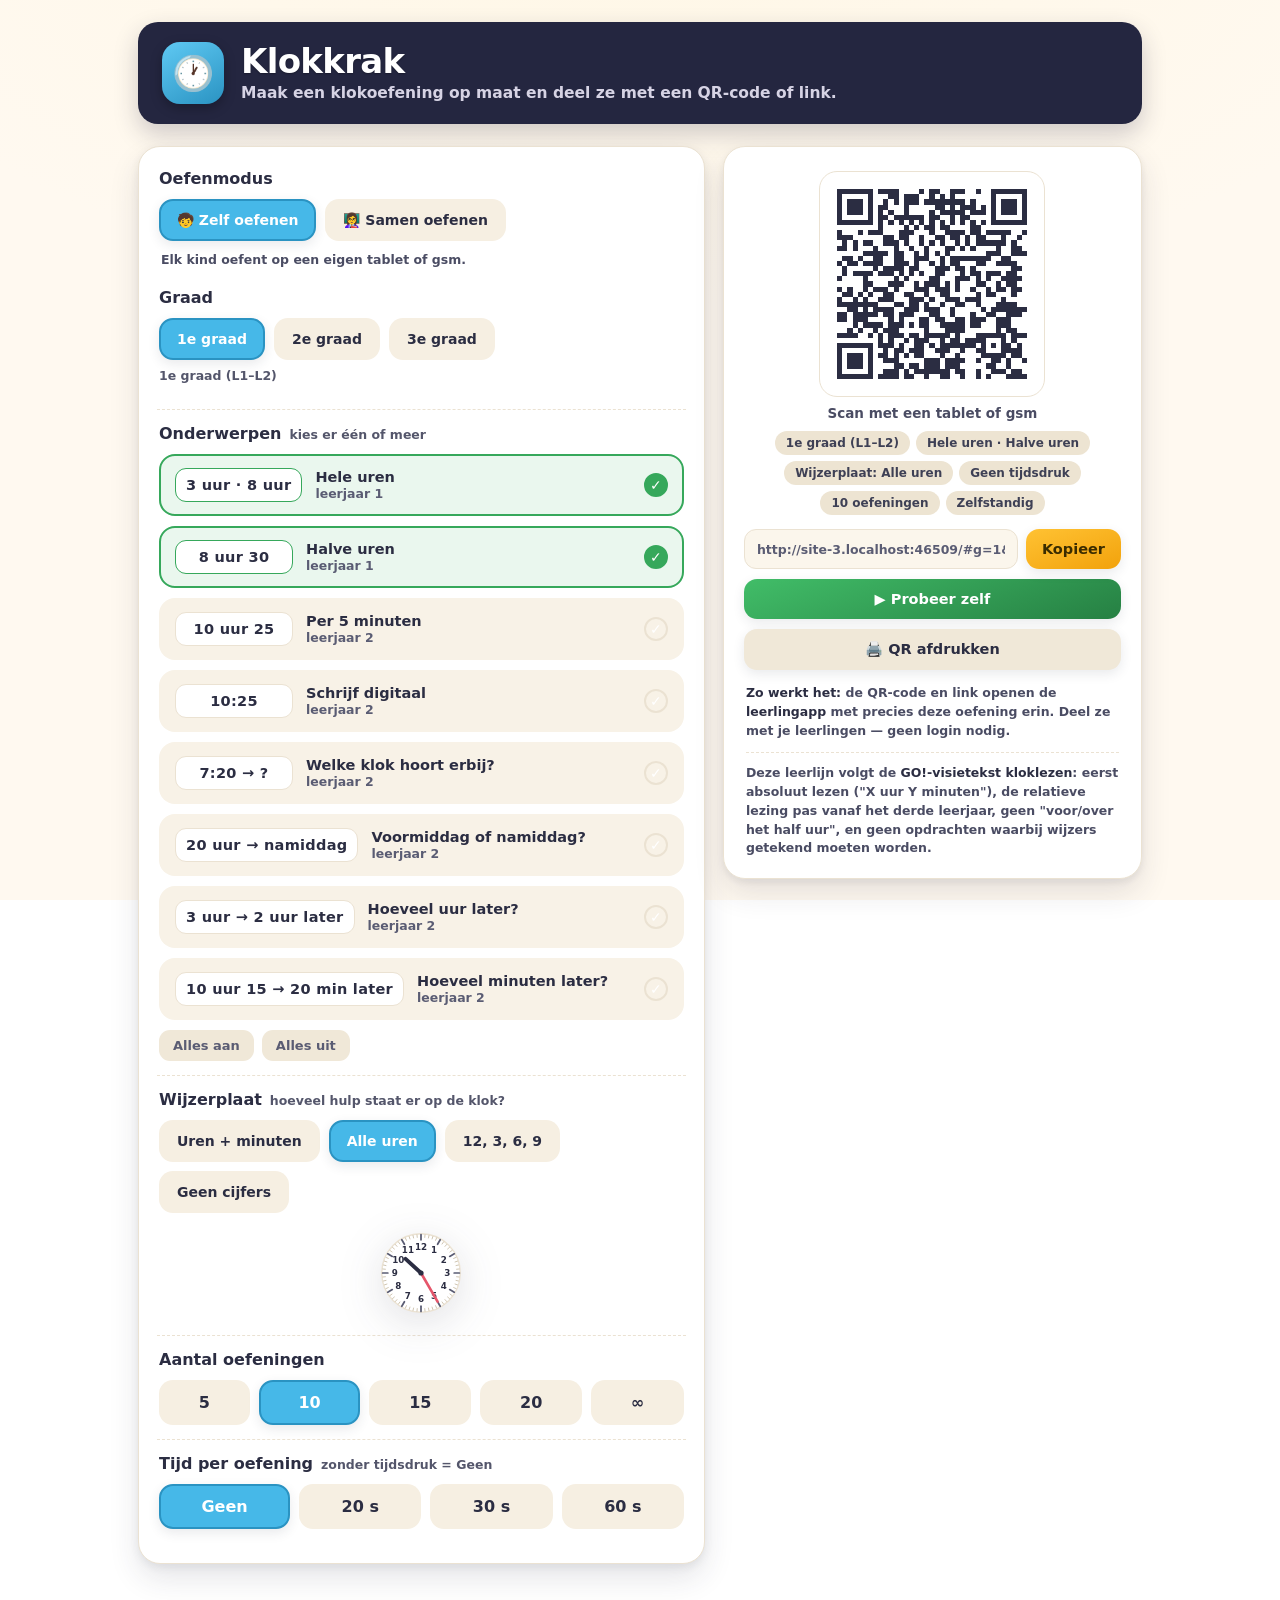
==== leerkracht.html @ 7fe566a3 "Add files via upload" ====
<!DOCTYPE html>
<html lang="nl">
<head>
<meta charset="utf-8">
<meta name="viewport" content="width=device-width, initial-scale=1, viewport-fit=cover">
<title>Klokkrak · voor de leerkracht</title>
<link rel="stylesheet" href="klokkrak.css">
<meta name="color-scheme" content="only light">
<meta name="theme-color" content="#FFC233">
</head>
<body>

<main class="gen" id="screenGen">
  <header class="gen__head">
    <div class="logo logo--klok" aria-hidden="true"><span>🕐</span></div>
    <div>
      <h1 class="gen__title">Klokkrak</h1>
      <p class="gen__sub">Maak een klokoefening op maat en deel ze met een QR-code of link.</p>
    </div>
  </header>

  <div class="layout">
    <section class="panel" aria-label="Instellingen">
      <div class="block">
        <p class="block__label">Oefenmodus</p>
        <div class="chips" id="session">
          <button class="chip chip--wide" data-k="self" aria-pressed="true" type="button">🧒 Zelf oefenen</button>
          <button class="chip chip--wide" data-k="class" aria-pressed="false" type="button">👩‍🏫 Samen oefenen</button>
        </div>
        <p class="note" id="sessionNote" style="margin-top:10px"></p>
      </div>
      <div id="settingsHost"></div>
    </section>

    <aside class="out">
      <div class="qrcard">
        <div class="qrwrap" id="qr" aria-label="QR-code"></div>
        <p class="qrcard__cap">Scan met een tablet of gsm</p>
        <div class="summary" id="summary"></div>
        <div class="linkrow">
          <input id="link" type="text" readonly aria-label="Link naar de oefening">
          <button class="btn btn--sun" id="copy" type="button">Kopieer</button>
        </div>
        <button class="btn btn--grass btn--block" id="tryit" type="button">▶ Probeer zelf</button>
        <button class="btn btn--ghost btn--block" id="printqr" type="button">🖨️ QR afdrukken</button>
        <p class="note" id="hostnote"></p>
        <p class="note note--go">Deze leerlijn volgt de <b>GO!-visietekst kloklezen</b>: eerst absoluut lezen
        ("X uur Y minuten"), de relatieve lezing pas vanaf het derde leerjaar, geen "voor/over het half uur",
        en geen opdrachten waarbij wijzers getekend moeten worden.</p>
      </div>
    </aside>
  </div>
</main>

<main class="play hidden" id="screenPlay">
  <div class="play__top">
    <div class="stars"><span class="s" id="starIcon">★</span><span id="starCount">0</span></div>
    <div class="prog"><div class="prog__fill" id="progFill"></div></div>
    <button class="iconbtn" id="soundBtn" type="button" title="Geluid aan/uit" aria-label="Geluid aan of uit">🔊</button>
    <button class="iconbtn" id="quitBtn" type="button" title="Stoppen" aria-label="Stoppen">✕</button>
  </div>
  <div class="stage" id="stage"></div>
</main>
<main class="play hidden" id="screenDone"><div class="results" id="resultsBox"></div></main>

<div class="splash" id="splash" aria-live="polite">
  <div class="splash__card">
    <div class="splash__emo" id="splashEmo">🎉</div>
    <div class="splash__txt" id="splashTxt">Goed zo!</div>
    <div class="splash__hint" id="splashHint"></div>
  </div>
</div>
<div id="glow"></div>
<canvas id="confetti"></canvas>

<script src="qrcode.js"></script>
<script src="engine.js"></script>
<script>
(function(){
"use strict";
var $=function(s){return document.querySelector(s);};
var $$=function(s){return Array.prototype.slice.call(document.querySelectorAll(s));};
var state = KK.defaults();

function fullURL(){
  var dir=location.href.split("#")[0].replace(/[^\/]*$/,"");
  var hosted=(location.origin && location.origin!=="null");
  return dir+(hosted?"":"index.html")+KK.buildHash(state);
}
function drawQR(url){
  var host=$("#qr"); host.innerHTML="";
  if(typeof qrcode==="undefined"){
    host.innerHTML='<div class="qrerr">Het bestand <b>qrcode.js</b> is niet geladen.<br>Staat het (met exact die naam) in dezelfde map als deze pagina?</div>';
    return;
  }
  var qr=null;
  ["M","L"].forEach(function(lv){ if(qr) return; try{ var q=qrcode(0,lv); q.addData(url); q.make(); qr=q; }catch(e){} });
  if(!qr){ host.innerHTML='<div class="qrerr">Deze link is te lang voor een QR-code. Kies iets minder opties tegelijk.</div>'; return; }
  var n=qr.getModuleCount(), cell=4, pad=4, size=n*cell+pad*2;
  var dark=getComputedStyle(document.documentElement).getPropertyValue("--ink").trim()||"#2B2D42";
  var svg='<svg viewBox="0 0 '+size+' '+size+'" xmlns="http://www.w3.org/2000/svg" shape-rendering="crispEdges"><rect width="'+size+'" height="'+size+'" fill="#fff"/><path fill="'+dark+'" d="';
  for(var r=0;r<n;r++)for(var c=0;c<n;c++){ if(qr.isDark(r,c)){ var x=pad+c*cell,y=pad+r*cell; svg+="M"+x+" "+y+"h"+cell+"v"+cell+"h-"+cell+"z"; } }
  host.innerHTML=svg+'"/></svg>';
}
function summaryPills(){
  var box=$("#summary"); box.innerHTML="";
  function add(t){ var s=document.createElement("span"); s.className="pill"; s.textContent=t; box.appendChild(s); }
  add(KK.GRAAD_LABEL[state.graad]);
  var labels=state.themes.map(function(id){ var t=KK.themeById(state.graad,id); return t?t.label:null; }).filter(Boolean);
  add(labels.length>2? labels.length+" onderwerpen" : labels.join(" · "));
  add("Wijzerplaat: "+KK.FACE_LABEL[state.face]);
  add(state.seconds? state.seconds+" sec/oefening":"Geen tijdsdruk");
  add(state.count? state.count+" oefeningen":"Oneindig");
  add(state.session==="class"?"Klassikaal":"Zelfstandig");
}
function applySessionUI(){
  var cls=state.session==="class";
  $("#sessionNote").innerHTML = cls
    ? "Voor op het digibord: toon de klok, laat handen opsteken en toon dan samen het antwoord. Ideaal voor het dagelijkse klokmoment."
    : "Elk kind oefent op een eigen tablet of gsm.";
  $("#tryit").textContent = cls? "▶ Start klasoefening" : "▶ Probeer zelf";
  $$("#session .chip").forEach(function(x){ x.setAttribute("aria-pressed",(x.dataset.k==="class")===cls); });
}
function sync(){ drawQR(fullURL()); $("#link").value=fullURL(); summaryPills(); applySessionUI(); }

var settings = KK.makeSettings($("#settingsHost"), state, sync);

$$("#session .chip").forEach(function(b){ b.onclick=function(){ state.session=b.dataset.k; sync(); }; });
$("#copy").onclick=function(){
  var inp=$("#link"); inp.select(); inp.setSelectionRange(0,99999);
  var done=function(){ var b=$("#copy"); b.textContent="Gekopieerd ✓"; b.classList.add("copied"); setTimeout(function(){b.textContent="Kopieer";b.classList.remove("copied");},1800); };
  if(navigator.clipboard) navigator.clipboard.writeText(inp.value).then(done,function(){try{document.execCommand("copy");done();}catch(e){}});
  else { try{document.execCommand("copy");done();}catch(e){} }
};
$("#tryit").onclick=function(){ KK.resumeAudio(); KK.startGame(JSON.parse(JSON.stringify(state))); };
$("#printqr").onclick=function(){ window.print(); };
$("#soundBtn").onclick=function(){ KK.toggleSound(); };
function back(){ $("#screenPlay").classList.add("hidden"); $("#screenDone").classList.add("hidden"); $("#screenGen").classList.remove("hidden"); window.scrollTo(0,0); }
$("#quitBtn").onclick=back;
KK.setOnExit(back);

var hosted=(location.origin && location.origin!=="null");
$("#hostnote").innerHTML = hosted
  ? '<b>Zo werkt het:</b> de QR-code en link openen de <b>leerlingapp</b> met precies deze oefening erin. Deel ze met je leerlingen — geen login nodig.'
  : '<b>Tip:</b> zet <b>index.html</b> en <b>leerkracht.html</b> samen online (bv. GitHub Pages). Met "Probeer zelf" test je de oefening nu al volledig.';

var fromHash=KK.parseParams(location.hash);
if(fromHash){ for(var k in fromHash) state[k]=fromHash[k]; settings.sync(); }
sync();
})();
</script>
</body>
</html>
---- klokkrak.css ----
:root{
    --ink:#2B2D42;
    --ink-soft:#5A5C73;
    --paper:#FFF9F0;
    --card:#FFFFFF;
    --sun:#FFC233;
    --sun-deep:#F2A20C;
    --grass:#36A85B;
    --grass-deep:#268043;
    --berry:#E5566B;
    --berry-deep:#C73B52;
    --sky:#46B8E8;
    --sky-deep:#2A93C2;
    --plum:#7B5EA7;
    --line:#EBE2D2;
    --shadow:0 14px 30px rgba(43,45,66,.12), 0 3px 8px rgba(43,45,66,.08);
    --shadow-sm:0 4px 12px rgba(43,45,66,.10);
    --round:22px;
    --font:ui-rounded,"SF Pro Rounded","Hiragino Maru Gothic ProN","Baloo 2",Nunito,"Segoe UI",Roboto,system-ui,-apple-system,sans-serif;
  }
  *{box-sizing:border-box}
  html,body{margin:0;padding:0}
  body{
    font-family:var(--font);
    color:var(--ink);
    background:
      radial-gradient(120% 80% at 50% -10%, #FFF7E6 0%, var(--paper) 55%) fixed;
    min-height:100dvh;
    -webkit-font-smoothing:antialiased;
    text-rendering:optimizeLegibility;
  }
  button{font-family:inherit;cursor:pointer;border:none;background:none;color:inherit}
  :focus-visible{outline:3px solid var(--sky);outline-offset:3px;border-radius:8px}
  .hidden{display:none !important}

  /* ===================== GENERATOR ===================== */
  .gen{max-width:920px;margin:0 auto;padding:28px 18px 60px}
  .gen__head{display:flex;align-items:center;gap:14px;margin:6px 2px 22px}
  .logo{width:54px;height:54px;border-radius:16px;flex:none;
    background:linear-gradient(150deg,var(--sun),var(--sun-deep));
    box-shadow:var(--shadow-sm);position:relative}
  .gen__title{font-size:clamp(22px,4.4vw,30px);font-weight:800;letter-spacing:-.02em;line-height:1.05;margin:0}
  .gen__sub{margin:3px 0 0;color:var(--ink-soft);font-size:14.5px;font-weight:600}

  .layout{display:grid;grid-template-columns:1fr;gap:18px}
  @media(min-width:760px){.layout{grid-template-columns:1.15fr .85fr;align-items:start}}

  .panel{background:var(--card);border:1px solid var(--line);border-radius:var(--round);
    box-shadow:var(--shadow);padding:18px 18px 20px}
  .block{padding:14px 2px;border-top:1px dashed var(--line)}
  .block:first-child{border-top:none;padding-top:4px}
  .block__label{display:flex;align-items:baseline;gap:8px;margin:0 0 11px;font-weight:800;font-size:15.5px}
  .block__hint{font-weight:600;color:var(--ink-soft);font-size:12.5px}

  .chips{display:flex;flex-wrap:wrap;gap:9px}
  .chip{padding:11px 0;min-width:50px;text-align:center;border-radius:14px;font-weight:800;font-size:16px;
    background:#F6EFE2;color:var(--ink);border:2px solid transparent;transition:transform .08s, background .15s, color .15s, border-color .15s;flex:1 1 auto}
  .chip:active{transform:scale(.94)}
  .chip[aria-pressed="true"]{background:var(--sky);color:#fff;border-color:var(--sky-deep);box-shadow:var(--shadow-sm)}
  .chip--wide{padding-left:16px;padding-right:16px;font-size:14px;flex:0 0 auto;min-width:auto}
  .tinybtns{display:flex;gap:8px;margin-top:10px}
  .tinybtn{padding:8px 14px;border-radius:11px;background:#F0E8D8;font-weight:700;font-size:13px;color:var(--ink-soft)}
  .tinybtn:active{transform:scale(.95)}

  .forms{display:grid;gap:10px}
  .form-opt{display:flex;align-items:center;gap:13px;padding:12px 14px;border-radius:16px;
    background:#F8F2E7;border:2px solid transparent;transition:background .15s,border-color .15s;text-align:left;width:100%}
  .form-opt[aria-pressed="true"]{background:#EAF7EE;border-color:var(--grass)}
  .form-opt__demo{flex:none;font-weight:800;font-size:15px;letter-spacing:.3px;
    background:#fff;border:1.5px solid var(--line);border-radius:11px;padding:8px 10px;min-width:118px;text-align:center}
  .form-opt[aria-pressed="true"] .form-opt__demo{border-color:var(--grass)}
  .form-opt__txt{display:flex;flex-direction:column;gap:1px}
  .form-opt__txt b{font-size:14.5px}
  .form-opt__txt span{font-size:12.5px;color:var(--ink-soft);font-weight:600}
  .form-opt__tick{margin-left:auto;width:24px;height:24px;border-radius:50%;flex:none;
    border:2px solid var(--line);display:grid;place-items:center;color:#fff;font-size:14px;font-weight:900}
  .form-opt[aria-pressed="true"] .form-opt__tick{background:var(--grass);border-color:var(--grass)}
  .blank{color:var(--berry)}

  /* ---- output / QR ---- */
  .out{position:sticky;top:16px}
  .qrcard{background:var(--card);border:1px solid var(--line);border-radius:var(--round);box-shadow:var(--shadow);
    padding:20px;text-align:center}
  .qrwrap{width:226px;height:226px;margin:4px auto 4px;border-radius:18px;background:#fff;
    display:grid;place-items:center;padding:12px;border:1px solid var(--line)}
  .qrwrap svg{width:100%;height:100%;display:block}
  .qrcard__cap{font-weight:700;color:var(--ink-soft);font-size:13px;margin:8px 0 2px}
  .summary{display:flex;flex-wrap:wrap;gap:6px;justify-content:center;margin:10px 0 4px}
  .pill{background:#F2EADB;border-radius:999px;padding:5px 11px;font-size:12px;font-weight:700;color:var(--ink-soft)}
  .linkrow{display:flex;gap:8px;margin-top:14px}
  .linkrow input{flex:1;min-width:0;border:1.5px solid var(--line);border-radius:12px;padding:11px 12px;
    font:inherit;font-size:12.5px;font-weight:600;color:var(--ink-soft);background:#FBF6EC}
  .btn{border-radius:13px;font-weight:800;font-size:14.5px;padding:12px 16px;box-shadow:var(--shadow-sm);
    transition:transform .08s,filter .15s}
  .btn:active{transform:translateY(1px) scale(.99)}
  .btn--sun{background:linear-gradient(160deg,var(--sun),var(--sun-deep));color:#3a2c00}
  .btn--ghost{background:#F0E8D8;color:var(--ink)}
  .btn--grass{background:linear-gradient(160deg,#41bd68,var(--grass-deep));color:#fff}
  .btn--block{width:100%;margin-top:10px;display:flex;align-items:center;justify-content:center;gap:8px}
  .note{font-size:11.5px;color:var(--ink-soft);font-weight:600;line-height:1.5;margin:14px 2px 0;text-align:left}
  .note b{color:var(--ink)}
  .copied{color:var(--grass-deep) !important;font-weight:800}

  /* ===================== SPELER ===================== */
  .play{min-height:100dvh;display:flex;flex-direction:column;position:relative;z-index:1}
  .play__top{display:flex;align-items:center;gap:12px;padding:16px 18px;max-width:680px;width:100%;margin:0 auto}
  .stars{display:flex;align-items:center;gap:7px;font-weight:800;font-size:18px}
  .stars .s{color:var(--sun);font-size:20px;filter:drop-shadow(0 2px 2px rgba(242,162,12,.35))}
  .prog{flex:1;height:12px;border-radius:999px;background:#EFE6D6;overflow:hidden;box-shadow:inset 0 1px 3px rgba(0,0,0,.06)}
  .prog__fill{height:100%;width:0;border-radius:999px;background:linear-gradient(90deg,var(--sky),var(--sky-deep));transition:width .35s ease}
  .iconbtn{width:42px;height:42px;border-radius:13px;background:var(--card);box-shadow:var(--shadow-sm);
    display:grid;place-items:center;font-size:19px;flex:none;border:1px solid var(--line)}
  .iconbtn:active{transform:scale(.93)}

  .stage{flex:1;display:flex;flex-direction:column;align-items:center;justify-content:center;
    gap:26px;padding:8px 18px 22px;max-width:680px;width:100%;margin:0 auto}

  .shake{animation:shake .42s}
  @keyframes shake{10%,90%{transform:translateX(-2px)}20%,80%{transform:translateX(4px)}30%,50%,70%{transform:translateX(-7px)}40%,60%{transform:translateX(7px)}}

  /* multiple choice */
  .choices{display:grid;grid-template-columns:repeat(2,1fr);gap:13px;width:min(86vw,380px)}
  .choice{min-height:70px;border-radius:20px;background:#fff;border:2px solid var(--line);box-shadow:var(--shadow-sm);
    font-size:26px;font-weight:800;transition:transform .07s;padding:8px 12px}
  .choice:active{transform:scale(.96)}
  .choice.good{background:#EAF7EE;border-color:var(--grass);color:var(--grass-deep)}
  .choice.bad{background:#FDEDEF;border-color:var(--berry);color:var(--berry-deep)}

  /* feedback splash */
  .splash{position:fixed;inset:0;z-index:40;display:grid;place-items:center;pointer-events:none;opacity:0;transition:opacity .2s}
  .splash.show{opacity:1}
  .splash__card{background:var(--card);border-radius:28px;box-shadow:var(--shadow);padding:26px 34px;text-align:center;
    transform:scale(.8);transition:transform .25s cubic-bezier(.2,1.4,.4,1)}
  .splash.show .splash__card{transform:scale(1)}
  .splash__emo{font-size:64px;line-height:1}
  .splash__txt{font-size:26px;font-weight:800;margin-top:6px}
  .splash__hint{font-size:17px;font-weight:700;color:var(--ink-soft);margin-top:4px}

  /* timer glow (laatste 5 sec) */
  #glow{position:fixed;inset:0;z-index:30;pointer-events:none;opacity:0;
    background:radial-gradient(120% 95% at 50% 118%, var(--glowc,#FFD27A) 0%, transparent 70%)}

  /* results */
  .results{flex:1;display:flex;flex-direction:column;align-items:center;justify-content:center;gap:18px;
    text-align:center;padding:30px 22px;max-width:560px;margin:0 auto}
  .medal{font-size:96px;line-height:1;filter:drop-shadow(0 8px 14px rgba(242,162,12,.3));animation:pop .5s cubic-bezier(.2,1.5,.4,1)}
  @keyframes pop{from{transform:scale(.4);opacity:0}to{transform:scale(1);opacity:1}}
  .results h2{font-size:30px;font-weight:800;margin:0;letter-spacing:-.02em}
  .results .score{font-size:20px;font-weight:800;color:var(--grass-deep)}
  .results p{margin:0;color:var(--ink-soft);font-weight:600;font-size:15px}
  .results__btns{display:flex;gap:12px;flex-wrap:wrap;justify-content:center;margin-top:6px}
  .breakdown{display:flex;gap:10px;flex-wrap:wrap;justify-content:center;margin-top:4px}
  .bd{background:var(--card);border:1px solid var(--line);border-radius:14px;padding:10px 16px;box-shadow:var(--shadow-sm)}
  .bd b{display:block;font-size:24px}
  .bd span{font-size:12px;font-weight:700;color:var(--ink-soft)}

  canvas#confetti{position:fixed;inset:0;z-index:35;pointer-events:none}

  /* ----- klasmodus: samen oefenen ----- */
  .classbar{display:flex;flex-direction:column;align-items:center;gap:16px;width:min(90vw,540px)}
  .handprompt{display:flex;align-items:center;gap:10px;font-weight:800;font-size:18px;color:var(--plum);
    background:#F3EEFA;border-radius:999px;padding:11px 22px;text-align:center}
  .handprompt .wave{font-size:25px;display:inline-block;animation:wave 1.7s ease-in-out infinite;transform-origin:70% 80%}
  @keyframes wave{0%,55%,100%{transform:rotate(0)}10%,30%{transform:rotate(16deg)}20%{transform:rotate(-9deg)}}
  .classctrls{display:flex;gap:12px;width:100%}
  .bigbtn{flex:1;border-radius:18px;font-weight:800;font-size:19px;padding:18px 16px;box-shadow:var(--shadow-sm);
    display:flex;align-items:center;justify-content:center;gap:8px;transition:transform .08s,filter .15s}
  .bigbtn:active{transform:translateY(2px) scale(.99)}
  .bigbtn--rev{background:linear-gradient(160deg,var(--sun),var(--sun-deep));color:#3a2c00}
  .bigbtn--next{background:linear-gradient(160deg,#41bd68,var(--grass-deep));color:#fff}
  .somcount{font-weight:800;font-size:15px;color:var(--ink-soft)}
  .reveal{animation:revealpop .42s cubic-bezier(.2,1.5,.4,1)}
  @keyframes revealpop{from{transform:scale(.5);opacity:.3}to{transform:scale(1);opacity:1}}

  @media (prefers-reduced-motion: reduce){
    *{animation-duration:.001ms !important;animation-iteration-count:1 !important;transition-duration:.06s !important}
  }

/* ---------- welkomscherm ---------- */
.home{max-width:520px;margin:0 auto;min-height:100dvh;display:flex;flex-direction:column;align-items:center;
  justify-content:center;gap:22px;padding:34px 22px;text-align:center}
.home__logo{width:88px;height:88px;border-radius:26px;flex:none;
  background:linear-gradient(150deg,var(--sun),var(--sun-deep));box-shadow:var(--shadow);position:relative}
.home__title{font-size:clamp(32px,9vw,44px);font-weight:800;letter-spacing:-.03em;margin:0;line-height:1}
.home__sub{margin:-10px 0 6px;color:var(--ink-soft);font-weight:700;font-size:15.5px}
.home__cards{display:flex;flex-direction:column;gap:15px;width:100%}
.bigcard{display:flex;align-items:center;gap:15px;text-align:left;width:100%;padding:20px 20px;border-radius:24px;
  background:var(--card);border:1px solid var(--line);box-shadow:var(--shadow);transition:transform .1s}
.bigcard:active{transform:translateY(2px) scale(.99)}
.bigcard__ic{width:60px;height:60px;border-radius:18px;flex:none;display:grid;place-items:center;font-size:30px}
.bigcard--self .bigcard__ic{background:#EAF7EE}
.bigcard--scan .bigcard__ic{background:#E9F4FB}
.bigcard__tx b{display:block;font-size:19px;font-weight:800;line-height:1.15}
.bigcard__tx span{display:block;font-size:13px;color:var(--ink-soft);font-weight:600;margin-top:2px}

/* ---------- setup (zelf oefenen) ---------- */
.setup{max-width:560px;margin:0 auto;padding:18px 18px 46px}
.setup__head{display:flex;align-items:center;gap:12px;margin:4px 0 14px}
.backbtn{width:46px;height:46px;border-radius:14px;background:var(--card);border:1px solid var(--line);
  box-shadow:var(--shadow-sm);font-size:22px;display:grid;place-items:center;flex:none}
.backbtn:active{transform:scale(.93)}
.setup__title{font-size:23px;font-weight:800;margin:0;letter-spacing:-.02em}

/* ---------- QR-scanner ---------- */
.scan{position:fixed;inset:0;z-index:60;background:#10131A;overflow:hidden}
.scan__video{position:absolute;inset:0;width:100%;height:100%;object-fit:cover}
.scan__overlay{position:absolute;inset:0;display:flex;flex-direction:column;align-items:center;justify-content:center;
  background:radial-gradient(closest-side at 50% 46%, transparent 38%, rgba(0,0,0,.6) 76%)}
.scan__frame{width:min(70vw,268px);aspect-ratio:1;position:relative}
.scan__frame::before,.scan__frame::after,.scan__corner2::before,.scan__corner2::after{
  content:"";position:absolute;width:48px;height:48px;border:5px solid #fff}
.scan__frame::before{top:0;left:0;border-right:none;border-bottom:none;border-top-left-radius:16px}
.scan__frame::after{bottom:0;right:0;border-left:none;border-top:none;border-bottom-right-radius:16px}
.scan__corner2{position:absolute;inset:0}
.scan__corner2::before{top:0;right:0;border-left:none;border-bottom:none;border-top-right-radius:16px}
.scan__corner2::after{bottom:0;left:0;border-right:none;border-top:none;border-bottom-left-radius:16px}
.scan__msg{position:absolute;top:max(28px,env(safe-area-inset-top));left:0;right:0;text-align:center;color:#fff;
  font-weight:800;font-size:19px;padding:0 26px;text-shadow:0 2px 10px rgba(0,0,0,.6)}
.scan__hint{position:absolute;bottom:max(108px,calc(env(safe-area-inset-bottom) + 100px));left:0;right:0;text-align:center;
  color:#fff;font-weight:700;font-size:14.5px;opacity:.92;padding:0 30px;text-shadow:0 2px 10px rgba(0,0,0,.7)}
.scan__close{position:absolute;bottom:max(30px,calc(env(safe-area-inset-bottom) + 22px));left:50%;transform:translateX(-50%);
  background:#fff;color:var(--ink);border-radius:16px;padding:14px 28px;font-weight:800;font-size:16px;box-shadow:var(--shadow)}
.scan__close:active{transform:translateX(-50%) scale(.96)}
.scan__err{position:absolute;inset:0;z-index:2;display:flex;flex-direction:column;align-items:center;justify-content:center;
  gap:14px;padding:34px;text-align:center;color:#fff;background:#10131A}
.scan__err b{font-size:20px;font-weight:800;max-width:90%}
.scan__err span{font-size:14.5px;opacity:.85;max-width:85%}

/* Altijd het ontworpen (lichte) kleurenschema */
:root{color-scheme:only light}

/* nette melding in het QR-vak als er iets schort */
.qrerr{font-size:13.5px;font-weight:600;color:var(--ink-soft);text-align:center;padding:18px 10px;line-height:1.45}
.qrerr b{color:var(--berry)}

/* ====================== Taalkrak-uitbreidingen ====================== */
/* logo met Aa */
.logo--klok, .home__logo--klok{display:grid;place-items:center;background:linear-gradient(150deg,#5FC9F3,#2A93C2)}
.logo--klok span{font-size:30px;line-height:1}
.home__logo--klok span{font-size:52px;line-height:1}

/* oefening-wrapper */
.exwrap{display:flex;flex-direction:column;align-items:center;gap:20px;width:100%}
.themetag{background:#F2EADB;border-radius:999px;padding:6px 16px;font-size:13px;font-weight:800;color:var(--ink-soft)}
.exlead{margin:0;font-size:18px;font-weight:800;color:var(--ink);text-align:center}

/* woordtegels */
.eq{display:flex;align-items:center;justify-content:center;gap:6px;flex-wrap:wrap;padding:0 10px}
.eq--word .wtile{min-width:40px}
.wtile{height:64px;padding:0 12px;border-radius:16px;background:#fff;border:2px solid var(--line);
  box-shadow:var(--shadow-sm);display:grid;place-items:center;font-size:30px;font-weight:800;letter-spacing:.04em}
.wtile--blank{border:3px dashed var(--berry);background:#FFF1F3;color:var(--berry);min-width:64px;
  animation:pulse 1.1s ease-in-out infinite}
.wtile--blank.filled{border-style:solid;background:#fff;color:var(--ink);animation:none}
.wtile--secret{color:var(--ink-soft);background:#F6EFE2;border-style:dashed;min-width:40px;padding:0 6px}
@keyframes pulse{0%,100%{box-shadow:0 0 0 0 rgba(229,86,107,0)}50%{box-shadow:0 0 0 7px rgba(229,86,107,.16)}}

/* voorleesknop */
.speakbtn{width:74px;height:74px;border-radius:22px;background:linear-gradient(160deg,var(--sky),var(--sky-deep));
  color:#fff;font-size:32px;box-shadow:var(--shadow);display:grid;place-items:center;transition:transform .08s}
.speakbtn:active{transform:scale(.93)}
.speakbtn--big{width:96px;height:96px;border-radius:28px;font-size:44px}

/* typveld */
.inputrow{width:min(86vw,380px)}
.spellinput{width:100%;border:2px solid var(--line);border-radius:18px;padding:16px 18px;
  font:inherit;font-size:26px;font-weight:800;text-align:center;color:var(--ink);background:#fff;
  box-shadow:var(--shadow-sm);letter-spacing:.04em}
.spellinput:focus{outline:3px solid var(--sky);border-color:var(--sky)}
.spellinput.wrong{border-color:var(--berry);background:#FFF1F3}
.checkrow{width:min(86vw,380px);display:flex}
.btn--check{flex:1;font-size:17px;padding:15px}

/* keuzeknoppen varianten */
.choices--letters{grid-template-columns:repeat(2,1fr);width:min(86vw,340px)}
.choices--letters .choice{font-size:28px;min-height:66px}
.choices--words{grid-template-columns:1fr;width:min(86vw,380px)}
.choices--words .choice{font-size:25px;min-height:62px}
.choices--sent{grid-template-columns:1fr;width:min(90vw,520px)}
.choices--sent .choice{font-size:18px;min-height:58px;font-weight:700;text-align:left;padding:12px 18px}

/* werkwoordzin */
.zin{margin:0;font-size:clamp(20px,4.6vw,27px);font-weight:700;line-height:1.65;text-align:center;
  max-width:min(92vw,560px);color:var(--ink)}
.zin__blank{display:inline-block;min-width:96px;border-bottom:4px dashed var(--berry);color:var(--berry);
  font-weight:800;margin:0 4px;text-align:center}
.zin__blank--filled{border-bottom-style:solid;border-bottom-color:var(--grass);color:var(--grass-deep)}
.zin__inf{display:inline-block;background:#F3EEFA;color:var(--plum);border-radius:999px;
  padding:2px 12px;font-size:15px;font-weight:800;margin-left:8px;vertical-align:middle}

/* tijdsbalk */
.timebar{width:min(86vw,380px);height:10px;border-radius:999px;background:#EFE6D6;overflow:hidden;
  box-shadow:inset 0 1px 3px rgba(0,0,0,.06)}
.timebar__fill{height:100%;width:100%;border-radius:999px;background:var(--grass);transition:width .12s linear, background .3s}

/* touch-whiteboard: extra groot in klasmodus */
@media (min-width:900px) and (min-height:600px){
  .classbar .bigbtn{min-height:64px;font-size:20px}
  .classbar .handprompt{font-size:22px}
  .classbar .wtile{height:88px;font-size:44px;padding:0 16px}
  .classbar .exlead{font-size:24px}
  .classbar .zin{font-size:34px}
  .classbar .zin__inf{font-size:19px}
  .classbar .speakbtn--big{width:120px;height:120px;font-size:56px}
  .classbar .choices--words .choice{font-size:32px;min-height:78px}
  .classbar .choices--sent .choice{font-size:24px;min-height:70px}
}

/* ============ Leerkrachtpagina: leesbaar op een computerscherm ============
   Deze pagina wordt bijna altijd op een laptop/pc bekeken, vaak met de
   automatische donkere modus van de browser aan. Daarom krijgt de kop een
   eigen donkere balk met witte tekst: die blijft in élke modus leesbaar. */
.gen{max-width:1040px;padding-top:22px}
.gen__head{background:#242640;border-radius:20px;padding:20px 24px;margin:0 0 22px;
  box-shadow:0 10px 24px rgba(36,38,64,.22);gap:17px}
.gen__head .logo{width:62px;height:62px;border-radius:18px;
  box-shadow:0 4px 12px rgba(0,0,0,.28)}
.gen__head .logo--klok span{font-size:34px}
.gen__title{color:#fff;font-size:clamp(26px,3.2vw,34px);text-shadow:0 1px 2px rgba(0,0,0,.3)}
.gen__sub{color:#D6D3E4;font-size:15.5px;font-weight:600;margin-top:5px}

/* iets meer contrast in de panelen ernaast */
.gen .block__label{font-size:16px}
.gen .block__hint{color:#54566B}
.gen .note{font-size:12.5px;color:#4A4C63}
.gen .qrcard__cap{color:#4A4C63;font-size:13.5px}
.gen .pill{background:#EDE4D2;color:#3E4055}
.gen .form-opt__demo{font-size:14.5px}

/* overzicht van de reeks op het eindscherm */
.results{justify-content:flex-start;padding-top:44px}
.review{width:100%;max-width:520px;text-align:left;margin-top:10px}
.review h3{display:flex;align-items:baseline;justify-content:space-between;gap:10px;
  font-size:17px;font-weight:800;margin:0 0 10px;letter-spacing:-.01em}
.review__count{font-size:12.5px;font-weight:700;color:var(--ink-soft);background:#F2EADB;
  border-radius:999px;padding:4px 11px}
.review__row{display:flex;align-items:center;gap:11px;background:var(--card);border:1px solid var(--line);
  border-radius:15px;padding:10px 14px;margin-bottom:8px;box-shadow:var(--shadow-sm)}
.review__row--bad{background:#FFF6F7;border-color:#F3C2CB}
.review__ic{width:26px;height:26px;border-radius:50%;flex:none;display:grid;place-items:center;
  font-size:14px;font-weight:900;color:#fff}
.review__ic--good{background:var(--grass)}
.review__ic--bad{background:var(--berry)}
.review__tx{flex:1;min-width:0}
.review__tx b{display:block;font-size:15.5px;font-weight:800;overflow-wrap:anywhere}
.review__given{display:block;font-size:12.5px;font-weight:700;color:var(--berry-deep);margin-top:2px}
.review__speak{width:36px;height:36px;border-radius:11px;flex:none;background:#E9F4FB;font-size:17px;
  display:grid;place-items:center;transition:transform .08s}
.review__speak:active{transform:scale(.9)}

/* afdrukken: enkel de QR-kaart */
@media print{
  body{background:#fff}
  .gen .panel, .gen__head, #hostnote, .linkrow, #tryit, #printqr{display:none !important}
  .layout{grid-template-columns:1fr}
  .qrcard{border:none;box-shadow:none}
  .qrwrap{width:340px;height:340px}
}

/* ====================== Klokkrak: wijzerplaat ====================== */
.clockwrap{display:grid;place-items:center}
.clock{width:min(72vw,300px);height:auto;display:block;
  filter:drop-shadow(0 10px 22px rgba(43,45,66,.14))}
.clock__face{fill:#fff;stroke:var(--line);stroke-width:3}
.clock__tick{stroke:#C9BEA8;stroke-width:2;stroke-linecap:round}
.clock__tick--big{stroke:var(--ink-soft);stroke-width:4}
.clock__num{fill:var(--ink);font-family:var(--font);font-size:20px;font-weight:800;
  text-anchor:middle;dominant-baseline:central}
.clock__min{fill:var(--sky-deep);font-family:var(--font);font-size:12px;font-weight:700;
  text-anchor:middle;dominant-baseline:central}
.clock__hand{stroke-linecap:round}
.clock__hand--h{stroke:var(--ink);stroke-width:9}
.clock__hand--m{stroke:var(--berry);stroke-width:6}
.clock__pin{fill:var(--ink)}
.clock--small{width:100%;max-width:150px}
.clock--mini{width:96px}
.clock--tiny{width:46px}
.facepreview{display:grid;place-items:center;margin-top:12px}

/* vier klokken om uit te kiezen */
.clockgrid{display:grid;grid-template-columns:repeat(2,1fr);gap:12px;width:min(88vw,400px)}
.clockopt{background:#fff;border:2px solid var(--line);border-radius:20px;padding:10px;
  box-shadow:var(--shadow-sm);display:grid;place-items:center;transition:transform .07s}
.clockopt:active{transform:scale(.96)}
.clockopt.good{border-color:var(--grass);background:#EAF7EE}
.clockopt.bad{border-color:var(--berry);background:#FDEDEF}

/* uren/minuten invullen */
.timeinput{display:flex;align-items:flex-start;justify-content:center;gap:10px}
.tgroup{display:flex;flex-direction:column;align-items:center;gap:5px}
.ttile{min-width:82px;height:76px;padding:0 10px;border-radius:18px;background:#fff;
  border:2px solid var(--line);box-shadow:var(--shadow-sm);display:grid;place-items:center;
  font-size:38px;font-weight:800;letter-spacing:-.02em}
.ttile--blank{border:3px dashed var(--berry);background:#FFF1F3;color:var(--berry)}
.ttile--blank.filled{border-style:solid;background:#fff;color:var(--ink)}
.ttile.cursor{animation:pulse 1.1s ease-in-out infinite}
.tsep{font-size:34px;font-weight:800;color:var(--ink-soft);line-height:76px}
.tlab{font-size:12.5px;font-weight:700;color:var(--ink-soft)}

/* cijferpad */
.pad{display:grid;grid-template-columns:repeat(3,1fr);gap:11px;width:min(86vw,330px)}
.key{height:60px;border-radius:18px;background:#fff;border:1px solid var(--line);
  box-shadow:var(--shadow-sm);font-size:26px;font-weight:800;color:var(--ink);transition:transform .07s,background .12s}
.key:active{transform:translateY(2px) scale(.97);background:#FBF4E7}
.key--act{background:linear-gradient(160deg,#41bd68,var(--grass-deep));color:#fff;border-color:var(--grass-deep)}
.key--del{background:#F4ECDC;font-size:21px}

/* langere vraagteksten netjes houden */
.exlead{max-width:min(92vw,560px);line-height:1.5}
.review__clock{flex:none;display:grid;place-items:center}
.note--go{border-top:1px dashed var(--line);padding-top:11px;margin-top:12px}

/* klasmodus op het digibord: alles groter */
@media (min-width:900px) and (min-height:600px){
  .classbar .clock{width:min(40vw,360px)}
  .classbar .ttile{min-width:102px;height:92px;font-size:46px}
  .classbar .exlead{font-size:24px}
  .classbar .choices--words .choice{font-size:30px;min-height:74px}
  .classbar .clockgrid{width:min(60vw,560px)}
}
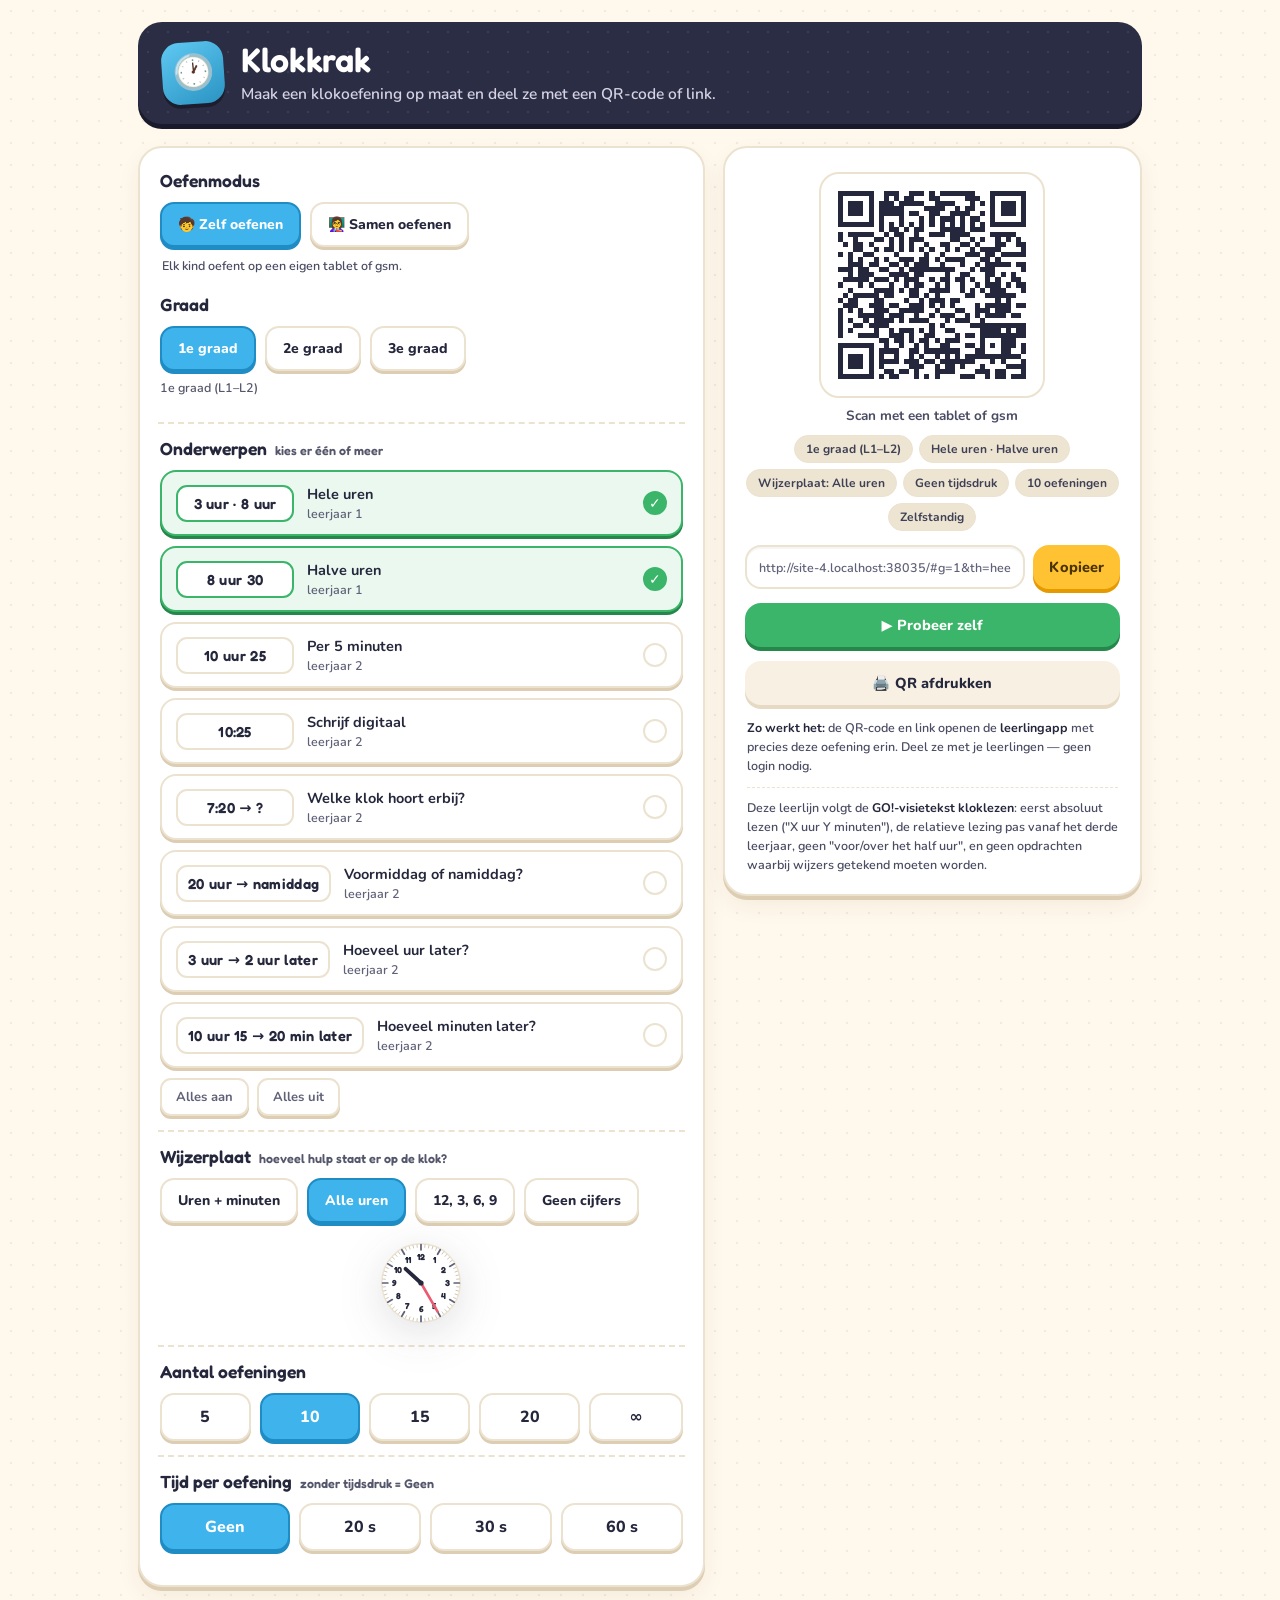
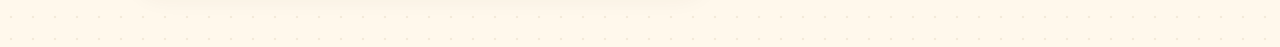
==== commit 41fe1260: "New playful design layer (krak-design.css), Dark Reader lock, SVG icons" ====
--- a/leerkracht.html
+++ b/leerkracht.html
@@ -1,10 +1,12 @@
 <!DOCTYPE html>
-<html lang="nl">
+<html lang="nl" data-krak="klok">
 <head>
 <meta charset="utf-8">
 <meta name="viewport" content="width=device-width, initial-scale=1, viewport-fit=cover">
 <title>Klokkrak · voor de leerkracht</title>
 <link rel="stylesheet" href="klokkrak.css">
+<link rel="stylesheet" href="krak-design.css">
+<meta name="darkreader-lock">
 <meta name="color-scheme" content="only light">
 <meta name="theme-color" content="#FFC233">
 </head>
--- a/krak-design.css
+++ b/krak-design.css
@@ -0,0 +1,209 @@
+/* =====================================================================
+   Oefenkrak design layer — shared by Rekenkrak, Taalkrak and Klokkrak.
+   Loaded AFTER the app's own stylesheet. It only restyles: no layout
+   logic, no class names that JavaScript depends on are changed.
+   To roll back: remove the <link> to this file.
+   ===================================================================== */
+
+@font-face{font-family:"Nunito Krak";src:url("fonts/nunito.woff2") format("woff2");
+  font-weight:200 1000;font-style:normal;font-display:swap}
+@font-face{font-family:"Fredoka Krak";src:url("fonts/fredoka.woff2") format("woff2");
+  font-weight:300 700;font-style:normal;font-display:swap}
+
+:root{
+  --font:"Nunito Krak",ui-rounded,"SF Pro Rounded","Segoe UI",Roboto,system-ui,sans-serif;
+  --font-display:"Fredoka Krak","Nunito Krak",ui-rounded,system-ui,sans-serif;
+
+  --ink:#25273C; --ink-soft:#5F6178;
+  --paper:#FFF8EC; --card:#FFFFFF;
+  --line:#ECE2D0; --line-deep:#DCCDB3;
+  --cream:#F7F0E3; --cream-deep:#E6DAC4;
+
+  --sun:#FFC233; --sun-deep:#E59A00;
+  --grass:#3BB56A; --grass-deep:#26874B;
+  --berry:#EC5A72; --berry-deep:#C63A54;
+  --sky:#3FB4EC; --sky-deep:#1F8CC4;
+  --plum:#7B5EA7;
+
+  /* the app's brand colour (overridden per app via html[data-krak]) */
+  --accent:var(--sun); --accent-deep:var(--sun-deep); --accent-soft:#FFF0C7;
+
+  /* crisp "lip" shadows instead of blurry drop shadows */
+  --shadow:0 4px 0 var(--line-deep), 0 10px 24px rgba(60,45,20,.06);
+  --shadow-sm:0 3px 0 var(--line-deep);
+  --round:24px;
+}
+html[data-krak="taal"]{--accent:var(--grass);--accent-deep:var(--grass-deep);--accent-soft:#DDF4E5}
+html[data-krak="klok"]{--accent:var(--sky);--accent-deep:var(--sky-deep);--accent-soft:#DDF1FB}
+
+/* ---------- page background: calm paper with a soft dot grid ---------- */
+html{
+  background-color:var(--paper);
+  background-image:radial-gradient(rgba(150,120,70,.11) 1.3px, transparent 1.6px);
+  background-size:22px 22px;
+}
+body{background:transparent !important;font-family:var(--font);color:var(--ink);font-weight:600}
+
+/* ---------- typography ---------- */
+.home__title,.gen__title,.setup__title,.results h2,.splash__txt,.wachtkamer__titel,
+.review h3,.medal + h2{font-family:var(--font-display);font-weight:600;letter-spacing:-.01em}
+.home__title{font-size:clamp(38px,10vw,52px)}
+.home__sub{font-size:16px;font-weight:700;color:var(--ink-soft);margin-top:-8px}
+.block__label{font-family:var(--font-display);font-weight:600;font-size:17px;letter-spacing:0}
+.gen .block__label{font-size:17.5px}
+
+/* digits and answer tiles: big, friendly, very legible */
+.tile,.key,.choice,.ttile,.opbtn__s,.stars,.bd b,.results .score,.prog,
+.clock__num,.form-opt__demo,.codeinput{font-family:var(--font-display)}
+.tile,.ttile,.key,.choice{font-weight:600}
+.codeinput{font-weight:600 !important}
+
+/* ---------- tactile 3D press, shared by all pressables ---------- */
+.bigcard,.btn,.key,.choice,.chip,.opbtn,.dombtn,.form-opt,.iconbtn,.backbtn,.hulpknop,
+.bigbtn,.clockopt,.tinybtn,.speakbtn,.scan__close{
+  transition:transform .08s ease, box-shadow .08s ease, background-color .15s, border-color .15s, color .15s;
+  -webkit-tap-highlight-color:transparent;
+}
+@media (hover:hover){
+  .bigcard:hover,.key:hover,.choice:hover,.chip:hover,.opbtn:hover,.dombtn:hover,.form-opt:hover,
+  .iconbtn:hover,.backbtn:hover,.hulpknop:hover,.btn:hover,.bigbtn:hover,.clockopt:hover{filter:none;transform:translateY(-1px)}
+}
+
+/* ---------- home screen ---------- */
+.home{gap:20px;padding-top:40px;padding-bottom:40px}
+.home__logo{width:96px;height:96px;border-radius:30px;
+  box-shadow:0 5px 0 var(--sun-deep), 0 0 0 12px #FFF0C7, 0 18px 34px rgba(60,45,20,.10);
+  margin-bottom:10px}
+.home__logo--klok{box-shadow:0 5px 0 var(--sky-deep), 0 0 0 12px #DDF1FB, 0 18px 34px rgba(60,45,20,.10)}
+.home__cards{gap:14px}
+.bigcard{position:relative;padding:18px 48px 18px 18px;border-radius:24px;background:var(--card);
+  border:2px solid var(--line);box-shadow:0 5px 0 var(--line-deep)}
+.bigcard:active{transform:translateY(4px);box-shadow:0 1px 0 var(--line-deep)}
+.bigcard::after{content:"";position:absolute;right:22px;top:50%;width:10px;height:10px;
+  border-top:3px solid var(--line-deep);border-right:3px solid var(--line-deep);border-radius:2px;
+  transform:translateY(-50%) rotate(45deg);transition:border-color .15s, right .15s}
+@media (hover:hover){.bigcard:hover::after{border-color:var(--ink-soft);right:18px}}
+.bigcard__ic{width:58px;height:58px;border-radius:18px;font-size:28px;color:#fff}
+.bigcard__ic svg{width:30px;height:30px;display:block}
+.home .bigcard--self .bigcard__ic{background:var(--grass);box-shadow:0 3px 0 var(--grass-deep)}
+.home .bigcard--code .bigcard__ic{background:var(--sun);box-shadow:0 3px 0 var(--sun-deep);color:#5A3E00}
+.home .bigcard--scan .bigcard__ic{background:var(--sky);box-shadow:0 3px 0 var(--sky-deep)}
+.bigcard__tx b{font-family:var(--font-display);font-weight:600;font-size:20px;letter-spacing:0}
+.bigcard__tx span{font-size:13.5px;font-weight:700}
+
+.home__hulp{gap:10px;margin-top:6px}
+.hulpknop{border:2px solid var(--line);box-shadow:var(--shadow-sm);border-radius:14px;padding:10px 15px;
+  font-size:14px;color:var(--ink-soft);gap:7px}
+.hulpknop svg{width:18px;height:18px;flex:none}
+.hulpknop:active{transform:translateY(3px);box-shadow:0 0 0 var(--line-deep)}
+
+/* ---------- panels ---------- */
+.panel,.qrcard{border:2px solid var(--line);box-shadow:var(--shadow);border-radius:var(--round)}
+.block{border-top:2px dashed var(--line)}
+.block:first-child{border-top:none}
+
+/* chips, option buttons */
+.chip,.opbtn,.dombtn,.form-opt,.tinybtn{background:var(--card);border:2px solid var(--line);box-shadow:0 3px 0 var(--line-deep)}
+.chip{border-radius:14px}
+.chip:active,.opbtn:active,.dombtn:active,.form-opt:active,.tinybtn:active{transform:translateY(2px);box-shadow:0 1px 0 var(--line-deep)}
+.chip[aria-pressed="true"],.opbtn[aria-pressed="true"],.dombtn[aria-pressed="true"]{
+  background:var(--sky);border-color:var(--sky-deep);color:#fff;box-shadow:0 3px 0 var(--sky-deep)}
+.form-opt[aria-pressed="true"]{background:#EAF8EF;border-color:var(--grass);box-shadow:0 3px 0 var(--grass-deep)}
+.form-opt__demo{border:2px solid var(--line);font-weight:600}
+.tinybtn{color:var(--ink-soft)}
+.pill,.vraag__tag,.themetag,.review__count{background:var(--cream);color:var(--ink-soft);border:1.5px solid var(--line)}
+
+/* ---------- buttons ---------- */
+.btn{border-radius:16px;font-weight:800;letter-spacing:.005em}
+.btn--grass{background:var(--grass);color:#fff;box-shadow:0 4px 0 var(--grass-deep)}
+.btn--sun{background:var(--sun);color:#4A3300;box-shadow:0 4px 0 var(--sun-deep)}
+.btn--ghost{background:var(--cream);color:var(--ink);box-shadow:0 4px 0 var(--cream-deep)}
+.btn:active{transform:translateY(3px)}
+.btn--grass:active{box-shadow:0 1px 0 var(--grass-deep)}
+.btn--sun:active{box-shadow:0 1px 0 var(--sun-deep)}
+.btn--ghost:active{box-shadow:0 1px 0 var(--cream-deep)}
+.btn--block{margin-top:14px}
+
+.bigbtn{border-radius:18px}
+.bigbtn--rev{background:var(--sun);color:#4A3300;box-shadow:0 5px 0 var(--sun-deep)}
+.bigbtn--next{background:var(--grass);color:#fff;box-shadow:0 5px 0 var(--grass-deep)}
+.bigbtn--prev{background:var(--cream);box-shadow:0 5px 0 var(--cream-deep)}
+.bigbtn:active{transform:translateY(4px);box-shadow:0 1px 0 rgba(0,0,0,.15)}
+
+/* small square buttons */
+.iconbtn,.backbtn{border:2px solid var(--line);box-shadow:0 3px 0 var(--line-deep);border-radius:14px}
+.iconbtn:active,.backbtn:active{transform:translateY(2px);box-shadow:0 1px 0 var(--line-deep)}
+
+/* ---------- inputs ---------- */
+.naaminput,.spellinput,.linkrow input{border:2px solid var(--line) !important;border-radius:16px;
+  background:#fff;box-shadow:inset 0 2px 0 rgba(60,45,20,.04)}
+.naaminput:focus,.spellinput:focus{outline:none;border-color:var(--sky) !important;box-shadow:0 0 0 4px rgba(63,180,236,.18)}
+.spellinput.wrong{border-color:var(--berry) !important}
+
+/* ---------- player ---------- */
+.play__top{gap:14px;padding-top:18px}
+.prog{height:16px;background:#EDE3D1;box-shadow:inset 0 2px 0 rgba(60,45,20,.07)}
+.prog__fill{background:var(--grass);position:relative}
+.prog__fill::after{content:"";position:absolute;left:8px;right:8px;top:3px;height:4px;border-radius:99px;background:rgba(255,255,255,.35)}
+.stars{font-weight:600;font-size:20px}
+
+.tile,.ttile,.wtile{border:2px solid var(--line);box-shadow:0 4px 0 var(--line-deep);border-radius:18px}
+.tile.op{box-shadow:none;border:none}
+.tile.blank,.ttile--blank,.wtile--blank{box-shadow:none}
+.tile.blank.filled,.ttile--blank.filled,.wtile--blank.filled{box-shadow:0 4px 0 var(--line-deep)}
+.wtile--secret{box-shadow:none}
+
+.key{border:2px solid var(--line);box-shadow:0 4px 0 var(--line-deep);border-radius:18px}
+.key:active{transform:translateY(3px);box-shadow:0 1px 0 var(--line-deep);background:#FFFCF6}
+.key--act{background:var(--grass);border-color:var(--grass);box-shadow:0 4px 0 var(--grass-deep);color:#fff}
+.key--act:active{background:var(--grass);box-shadow:0 1px 0 var(--grass-deep)}
+.key--del{background:var(--cream);border-color:var(--cream);box-shadow:0 4px 0 var(--cream-deep)}
+
+.choice,.clockopt{border:2px solid var(--line);box-shadow:0 4px 0 var(--line-deep);border-radius:20px}
+.choice:active,.clockopt:active{transform:translateY(3px);box-shadow:0 1px 0 var(--line-deep)}
+.choice.good,.clockopt.good{background:#E6F7EC;border-color:var(--grass);color:var(--grass-deep);box-shadow:0 4px 0 var(--grass)}
+.choice.bad,.clockopt.bad{background:#FDECEF;border-color:var(--berry);color:var(--berry-deep);box-shadow:0 4px 0 var(--berry)}
+
+.speakbtn{background:var(--sky);box-shadow:0 5px 0 var(--sky-deep);border:none}
+.speakbtn:active{transform:translateY(4px);box-shadow:0 1px 0 var(--sky-deep)}
+
+.ring__track{stroke:#EDE3D1}
+
+/* feedback popup */
+.splash__card{border:2px solid var(--line);box-shadow:0 6px 0 var(--line-deep), 0 24px 50px rgba(60,45,20,.14);border-radius:28px}
+
+/* results */
+.bd{border:2px solid var(--line);box-shadow:0 3px 0 var(--line-deep);border-radius:16px}
+.review__row{border:2px solid var(--line);box-shadow:0 3px 0 var(--line-deep)}
+.review__row--bad{border-color:#F4C3CC;box-shadow:0 3px 0 #EBA9B5}
+
+/* waiting room */
+.wachtkamer__emo{width:112px;height:112px;border-radius:36px;display:grid;place-items:center;background:var(--card);
+  border:2px solid var(--line);box-shadow:0 5px 0 var(--line-deep);margin-bottom:14px}
+
+/* ---------- teacher page ---------- */
+.gen__head{background:#2B2D45;border-radius:24px;box-shadow:0 5px 0 #191A2B;
+  background-image:radial-gradient(rgba(255,255,255,.07) 1.3px, transparent 1.6px);background-size:20px 20px}
+.gen__head .logo{box-shadow:0 4px 0 rgba(0,0,0,.35);transform:rotate(-4deg)}
+.gen__title{text-shadow:none}
+.gen__hulp .hulpknop{color:#fff;border:2px solid rgba(255,255,255,.22);background:rgba(255,255,255,.08);box-shadow:0 3px 0 rgba(0,0,0,.25)}
+.gen__hulp .hulpknop:active{box-shadow:none}
+.qrwrap{border:2px solid var(--line);border-radius:20px}
+
+/* scanner close button */
+.scan__close{box-shadow:0 4px 0 rgba(0,0,0,.35)}
+.scan__close:active{transform:translateX(-50%) translateY(3px);box-shadow:0 1px 0 rgba(0,0,0,.35)}
+
+/* focus ring stays clearly visible */
+:focus-visible{outline:3px solid var(--sky);outline-offset:3px}
+
+/* whiteboard (e.g. 1366x768): keep the whole sum on one line inside the frame */
+@media (min-width:900px) and (min-height:600px){
+  .eq:not(.eq--split):not(.eq--vraag):not(.eq--word){flex-wrap:nowrap;gap:6px}
+  .eq .tile{min-width:60px;font-size:40px}
+  .eq .tile.op{width:24px;min-width:24px}
+}
+
+@media (prefers-reduced-motion: reduce){
+  .gen__head .logo{transform:none}
+}
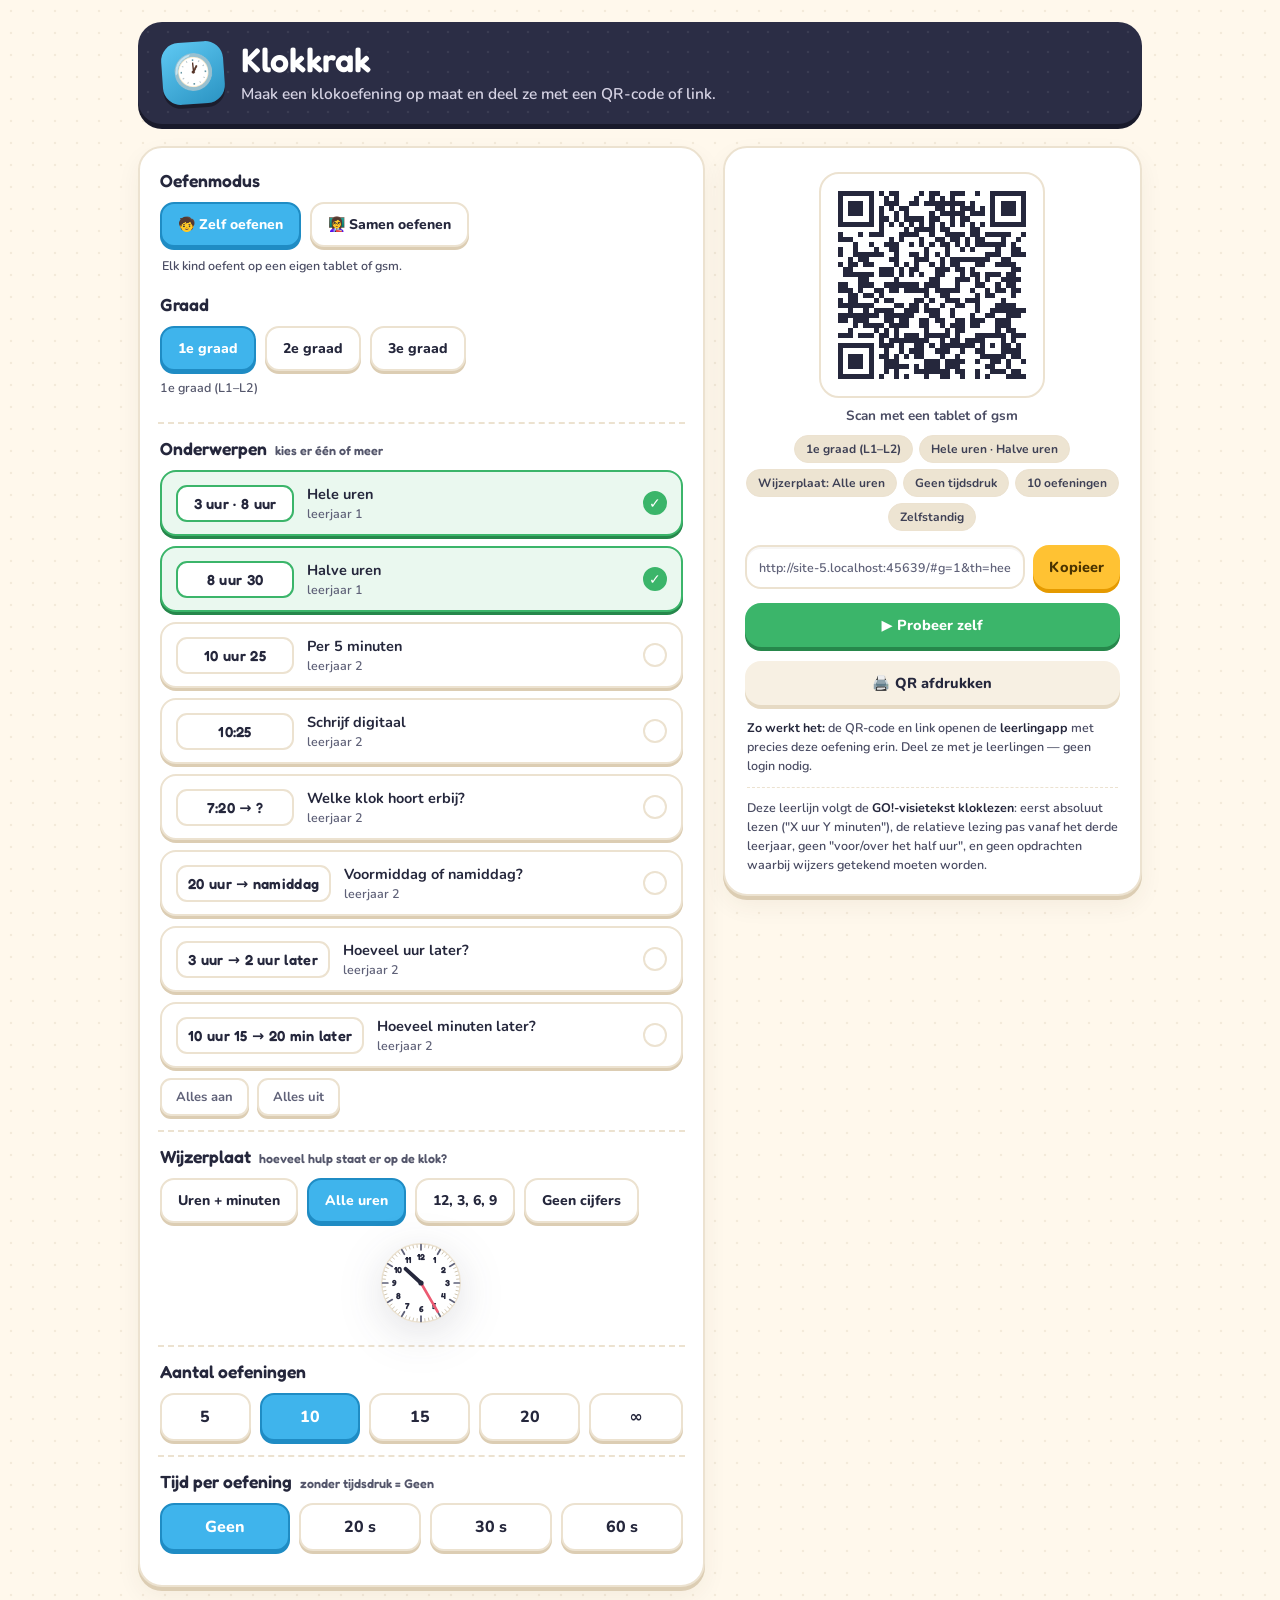
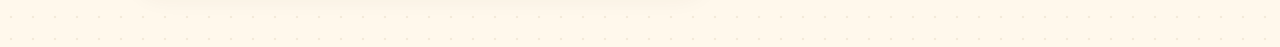
==== commit 04c662b3: "SEO: titels, beschrijvingen, canonical en Open Graph" ====
--- a/leerkracht.html
+++ b/leerkracht.html
@@ -3,7 +3,17 @@
 <head>
 <meta charset="utf-8">
 <meta name="viewport" content="width=device-width, initial-scale=1, viewport-fit=cover">
-<title>Klokkrak · voor de leerkracht</title>
+<title>Klokkrak voor de leerkracht — klokoefeningen op maat | Oefenkrak</title>
+<meta name="description" content="Maak gratis een klokoefening op maat en deel ze met je klas via QR-code of link. Leerlijn volgens de GO!-visietekst kloklezen.">
+<link rel="canonical" href="https://oefenkrak.be/klokkrak/leerkracht.html">
+<meta property="og:type" content="website">
+<meta property="og:site_name" content="Oefenkrak">
+<meta property="og:locale" content="nl_BE">
+<meta property="og:title" content="Klokkrak voor de leerkracht — klokoefeningen op maat | Oefenkrak">
+<meta property="og:description" content="Maak gratis een klokoefening op maat en deel ze met je klas via QR-code of link. Leerlijn volgens de GO!-visietekst kloklezen.">
+<meta property="og:url" content="https://oefenkrak.be/klokkrak/leerkracht.html">
+<meta property="og:image" content="https://oefenkrak.be/klokkrak/icon-512.png">
+<meta name="twitter:card" content="summary">
 <link rel="stylesheet" href="klokkrak.css">
 <link rel="stylesheet" href="krak-design.css">
 <meta name="darkreader-lock">
